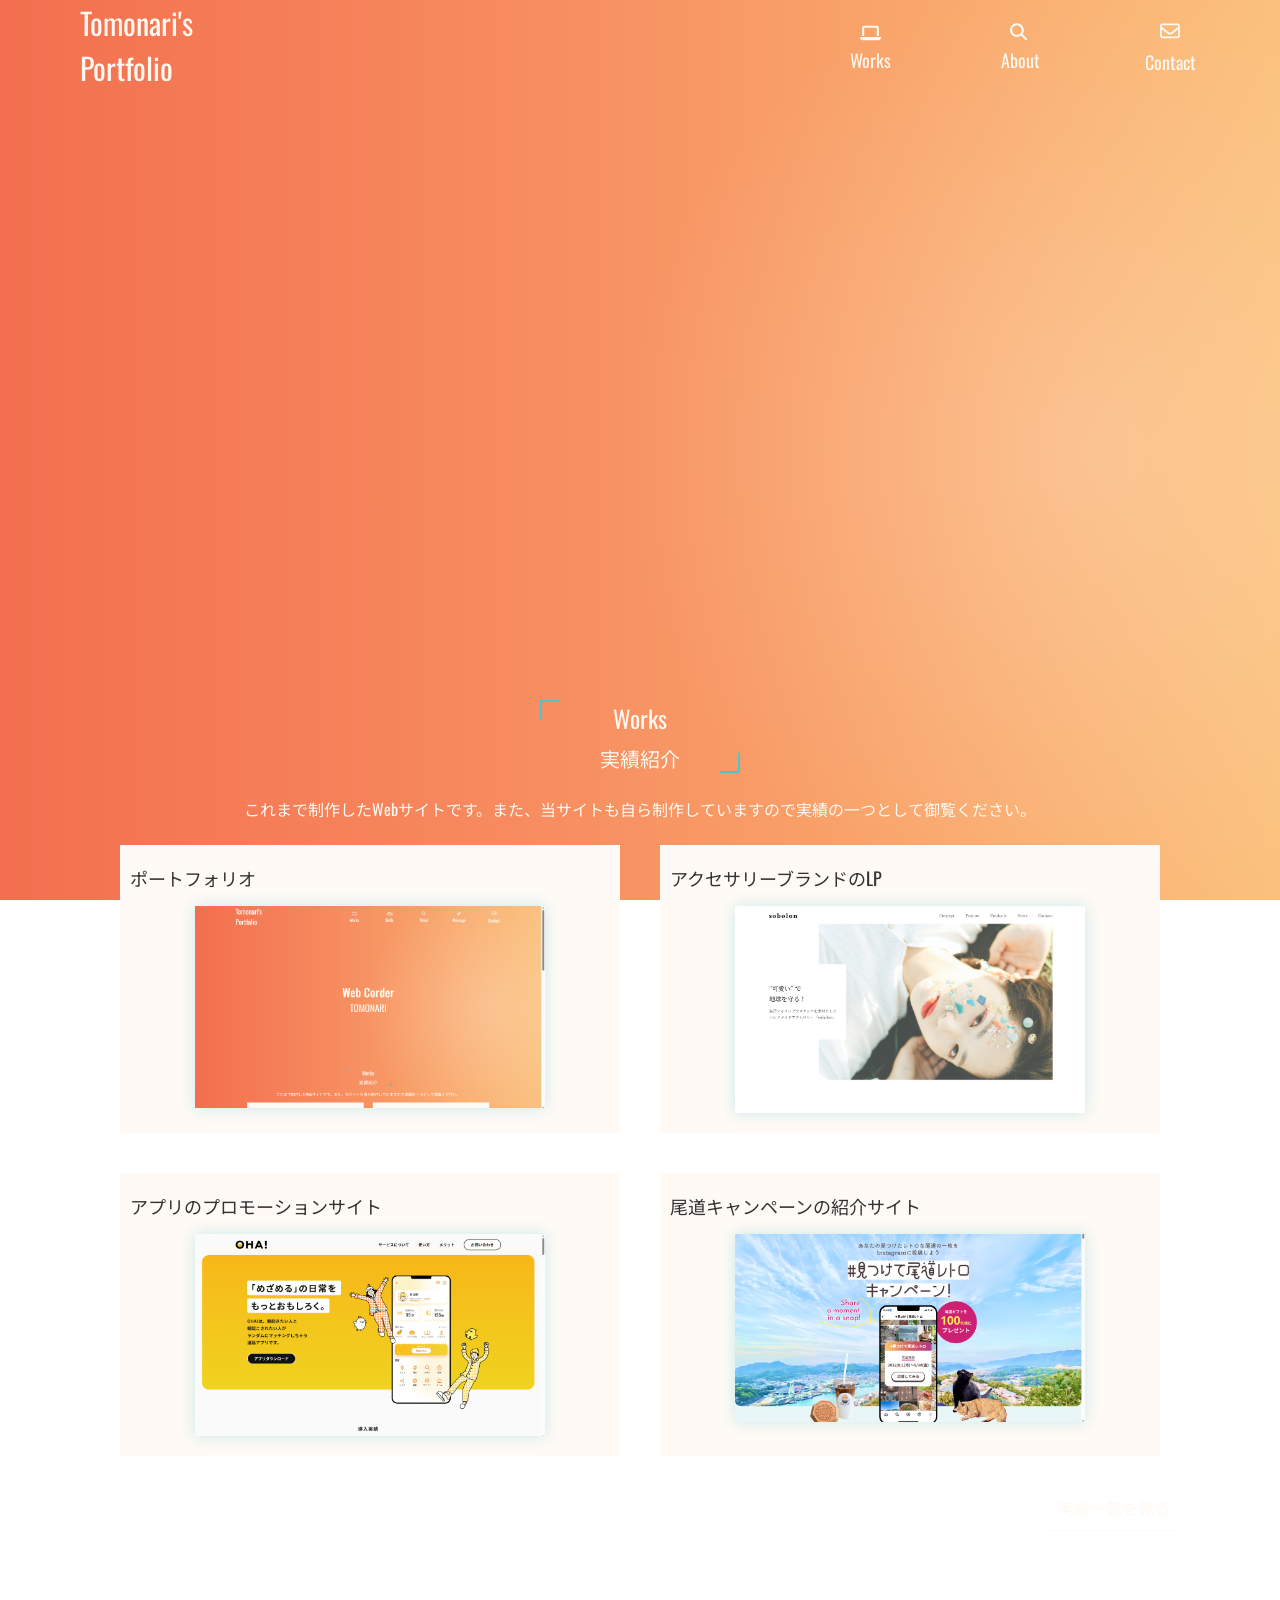
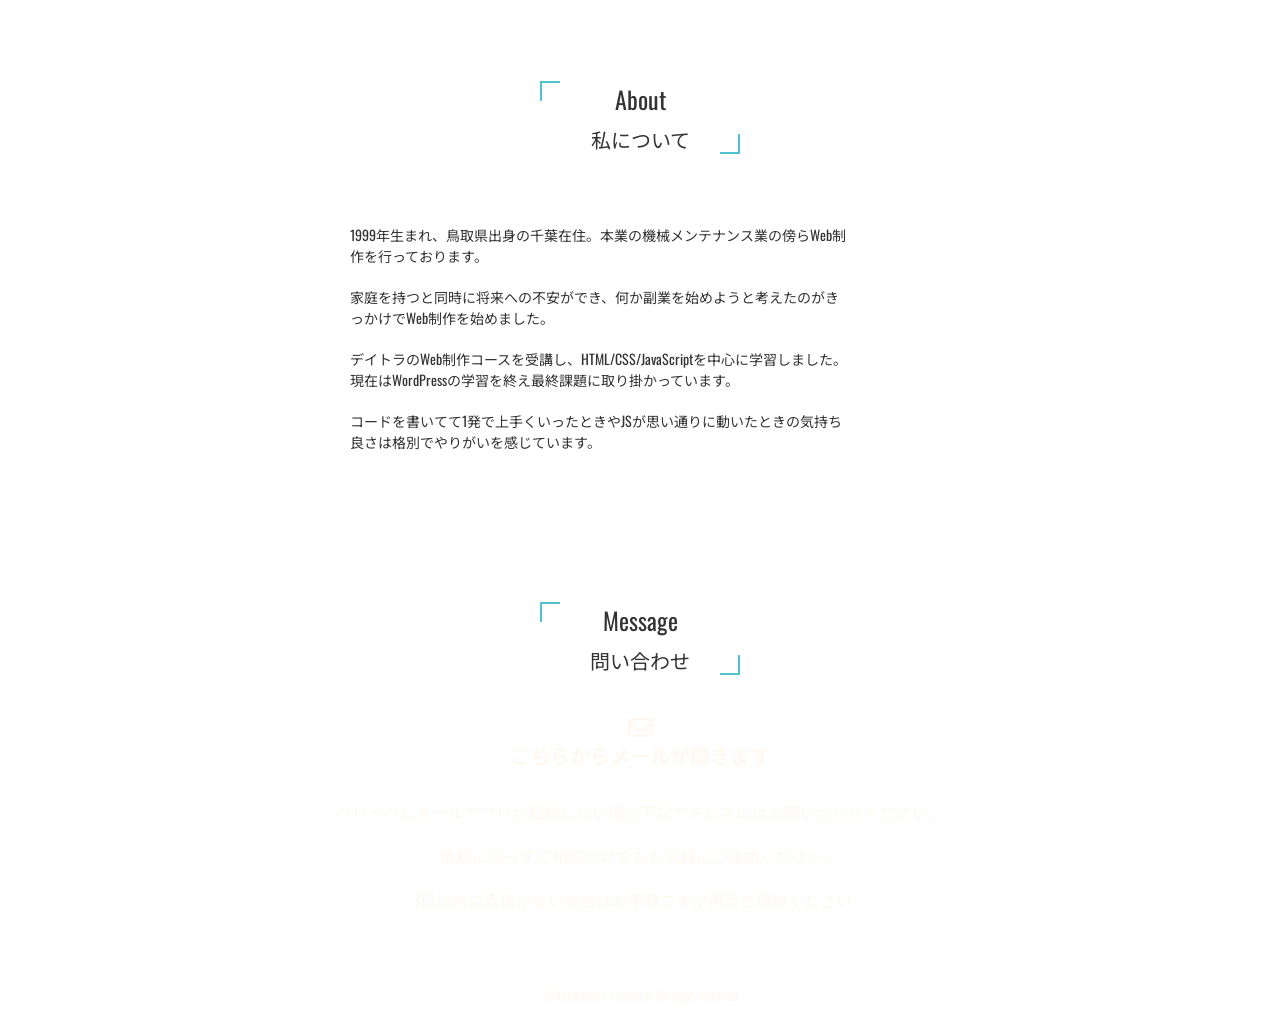
==== index.html @ 41e2e4ef "First commit" ====
<!doctype html>
<html lang="ja">
  <head>
    <meta charset="UTF-8" />
    <meta name="viewport" content="width=device-width, initial-scale=1.0" />
    <title>Document</title>
    <!-- 検索に引っかからないように -->
    <meta name="robots" content="noindex" />

    <title>
      千葉を拠点にホームページ制作を行っているTomonariのポートフォリオ
    </title>
    <meta
      name="description"
      content="WEBコーダーのTOMONARIのポートフォリオサイトです。「WEB制作を頼みたい」「既存のWEBサイトの修正・改善したい」など是非お気軽にご相談ください"
    />

    <!-- Google fonts -->
    <link rel="preconnect" href="https://fonts.googleapis.com" />
    <link rel="preconnect" href="https://fonts.gstatic.com" crossorigin />
    <link
      href="https://fonts.googleapis.com/css2?family=Noto+Sans+JP:wght@100..900&family=Oswald:wght@200..700&display=swap"
      rel="stylesheet"
    />

    <!-- style sheet -->
    <link rel="icon" href="./img/logo.png" />
    <link rel="stylesheet" href="./css/reset.css" />
    <link rel="stylesheet" href="./css/style.css" />
  </head>
  <body>
    <header class="header">
      <div class="inner header__inner">
        <div class="header__container">
          <h1 class="header__logo">Tomonari's<br />Portfolio</h1>
          <button
            type="button"
            id="js-button-drawer"
            class="header__menu-button"
          ></button>
          <div class="header__contents">
            <nav id="js-drawer" class="header__nav">
              <ul class="header__nav-list">
                <li class="header__nav-item">
                  <a href="#works" class="header__nav-link button">
                    <span class="header__nav-icon">
                      <svg
                        width="21"
                        height="16"
                        viewBox="0 0 21 16"
                        fill="none"
                        class="icon-path"
                        xmlns="http://www.w3.org/2000/svg"
                      >
                        <path
                          d="M4.2 0.635498C3.04172 0.635498 2.1 1.57078 2.1 2.72115V11.0638H4.2V2.72115H16.8V11.0638H18.9V2.72115C18.9 1.57078 17.9583 0.635498 16.8 0.635498H4.2ZM0.63 12.1066C0.282187 12.1066 0 12.3868 0 12.7323C0 14.114 1.12875 15.2351 2.52 15.2351H18.48C19.8712 15.2351 21 14.114 21 12.7323C21 12.3868 20.7178 12.1066 20.37 12.1066H0.63Z"
                          fill="CurrentColor"
                        ></path>
                      </svg>
                    </span>
                    <span class="header__nav-text">Works</span>
                  </a>
                </li>
                <li class="header__nav-item">
                  <a href="#about" class="header__nav-link button">
                    <span class="header__nav-icon">
                      <svg
                        width="17"
                        height="18"
                        viewBox="0 0 17 18"
                        fill="none"
                        class="icon-path"
                        xmlns="http://www.w3.org/2000/svg"
                      >
                        <path
                          d="M13.8125 7.04143C13.8125 8.55504 13.3178 9.95324 12.4844 11.0876L16.6879 15.2657C17.1029 15.6779 17.1029 16.3473 16.6879 16.7595C16.2729 17.1717 15.5988 17.1717 15.1838 16.7595L10.9803 12.5814C9.83808 13.4124 8.43027 13.9005 6.90625 13.9005C3.09121 13.9005 0 10.8304 0 7.04143C0 3.25246 3.09121 0.182373 6.90625 0.182373C10.7213 0.182373 13.8125 3.25246 13.8125 7.04143ZM6.90625 11.79C7.53413 11.79 8.15587 11.6672 8.73595 11.4285C9.31604 11.1899 9.84312 10.8401 10.2871 10.3992C10.7311 9.95824 11.0833 9.43476 11.3235 8.85863C11.5638 8.28251 11.6875 7.66502 11.6875 7.04143C11.6875 6.41784 11.5638 5.80035 11.3235 5.22423C11.0833 4.64811 10.7311 4.12463 10.2871 3.68368C9.84312 3.24273 9.31604 2.89296 8.73595 2.65432C8.15587 2.41568 7.53413 2.29285 6.90625 2.29285C6.27837 2.29285 5.65663 2.41568 5.07654 2.65432C4.49646 2.89296 3.96938 3.24273 3.5254 3.68368C3.08142 4.12463 2.72923 4.64811 2.48895 5.22423C2.24867 5.80035 2.125 6.41784 2.125 7.04143C2.125 7.66502 2.24867 8.28251 2.48895 8.85863C2.72923 9.43476 3.08142 9.95824 3.5254 10.3992C3.96938 10.8401 4.49646 11.1899 5.07654 11.4285C5.65663 11.6672 6.27837 11.79 6.90625 11.79Z"
                          fill="CurrentColor"
                        ></path>
                      </svg>
                    </span>
                    <span class="header__nav-text">About</span>
                  </a>
                </li>
                <li class="header__nav-item">
                  <a
                    href="#contact"
                    class="header__nav-link button button--border"
                  >
                    <span class="button__icon">
                      <svg
                        width="20"
                        height="16"
                        viewBox="0 0 20 16"
                        fill="none"
                        class="icon-path"
                        xmlns="http://www.w3.org/2000/svg"
                      >
                        <path
                          d="M2.5 2.28406C2.15625 2.28406 1.875 2.56339 1.875 2.90479V3.76217L8.61328 9.25563C9.42188 9.91515 10.582 9.91515 11.3906 9.25563L18.125 3.76217V2.90479C18.125 2.56339 17.8438 2.28406 17.5 2.28406H2.5ZM1.875 6.17138V12.8365C1.875 13.1779 2.15625 13.4572 2.5 13.4572H17.5C17.8438 13.4572 18.125 13.1779 18.125 12.8365V6.17138L12.5781 10.6949C11.0781 11.917 8.91797 11.917 7.42188 10.6949L1.875 6.17138ZM0 2.90479C0 1.53531 1.12109 0.421875 2.5 0.421875H17.5C18.8789 0.421875 20 1.53531 20 2.90479V12.8365C20 14.2059 18.8789 15.3194 17.5 15.3194H2.5C1.12109 15.3194 0 14.2059 0 12.8365V2.90479Z"
                          class="button__icon-path button__icon-path--contact"
                          fill="CurrentColor"
                        ></path>
                      </svg>
                    </span>
                    <span class="header__nav-text">Contact</span>
                  </a>
                </li>
              </ul>
            </nav>
          </div>
        </div>
      </div>
    </header>
    <main>
      <div class="fv">
        <p class="fv__particle"></p>
        <div class="fv__heading">
          <p class="fv__heading-main">Web Corder</p>
          <p class="fv__heading-sub">TOMONARI</p>
        </div>
      </div>

      <section id="works" class="section works">
        <div class="inner">
          <div class="section__head">
            <h2 class="section__head-main">Works</h2>
            <p class="section__head-sub">実績紹介</p>
          </div>
          <p class="works__lead-text">
            これまで制作したWebサイトです。また、当サイトも自ら制作していますので実績の一つとして御覧ください。
          </p>
          <ul class="works__list">
            <li class="works__item">
              <a href="#" class="works__link">
                <h3 class="works__link-title">ポートフォリオ</h3>
                <div class="works__link-img">
                  <img src="./img/works-card1.png" alt="" />
                </div>
              </a>
            </li>
            <li class="works__item">
              <a
                href="https://yousui-code.com/tomonari-sobolon/"
                target="_blank"
                class="works__link"
              >
                <h3 class="works__link-title">アクセサリーブランドのLP</h3>
                <div class="works__link-img">
                  <img src="./img/works-card2.png" alt="" />
                </div>
              </a>
            </li>
            <li class="works__item">
              <a
                href="https://yousui-code.com/tomonari-OHA/"
                target="_blank"
                class="works__link"
              >
                <h3 class="works__link-title">アプリのプロモーションサイト</h3>
                <div class="works__link-img">
                  <img src="./img/works-card3.png" alt="" />
                </div>
              </a>
            </li>
            <li class="works__item">
              <a
                href="https://yousui-code.com/tomonari-snap-onomichi/"
                target="_blank"
                class="works__link"
              >
                <h3 class="works__link-title">尾道キャンペーンの紹介サイト</h3>
                <div class="works__link-img">
                  <img src="./img/works-card4.png" alt="" />
                </div>
              </a>
            </li>
          </ul>
          <a href="works.html" target="_blank" class="works-link">実績一覧を見る</a>
        </div>
      </section>
      <section id="about" class="section about">
        <div class="inner">
          <div class="about__container">
            <h2 class="section__head">
              <span class="about-head section__head-main">About</span>
              <span class="about-head section__head-sub">私について</span>
            </h2>
            <div class="about__contents">
              <div class="about__block">
                <p class="about__text">
                  1999年生まれ、鳥取県出身の千葉在住。本業の機械メンテナンス業の傍らWeb制作を行っております。
                </p>
                <p class="about__text">
                  家庭を持つと同時に将来への不安ができ、何か副業を始めようと考えたのがきっかけでWeb制作を始めました。
                </p>
                <p class="about__text">
                  デイトラのWeb制作コースを受講し、HTML/CSS/JavaScriptを中心に学習しました。現在はWordPressの学習を終え最終課題に取り掛かっています。
                </p>
                <p class="about__text">
                  コードを書いてて1発で上手くいったときやJSが思い通りに動いたときの気持ち良さは格別でやりがいを感じています。
                </p>
              </div>
              <div class="about__img">
                <img src="./img/about-img.jpeg" alt="" />
              </div>
            </div>
          </div>
        </div>
      </section>
      <section id="contact" class="section contact">
        <div class="inner">
          <h2 class="section__head">
            <span class="about-head section__head-main">Message</span>
            <span class="about-head section__head-sub">問い合わせ</span>
          </h2>
            <a href="#" class="contact__link js-mail-link"
              >  <svg
                width="20"
                height="16"
                viewBox="0 0 20 16"
                fill="none"
                xmlns="http://www.w3.org/2000/svg"
                class="contact__link-icon"
              >
                <path
                  d="M2.5 2.28406C2.15625 2.28406 1.875 2.56339 1.875 2.90479V3.76217L8.61328 9.25563C9.42188 9.91515 10.582 9.91515 11.3906 9.25563L18.125 3.76217V2.90479C18.125 2.56339 17.8438 2.28406 17.5 2.28406H2.5ZM1.875 6.17138V12.8365C1.875 13.1779 2.15625 13.4572 2.5 13.4572H17.5C17.8438 13.4572 18.125 13.1779 18.125 12.8365V6.17138L12.5781 10.6949C11.0781 11.917 8.91797 11.917 7.42188 10.6949L1.875 6.17138ZM0 2.90479C0 1.53531 1.12109 0.421875 2.5 0.421875H17.5C18.8789 0.421875 20 1.53531 20 2.90479V12.8365C20 14.2059 18.8789 15.3194 17.5 15.3194H2.5C1.12109 15.3194 0 14.2059 0 12.8365V2.90479Z"
                  fill="currentColor"
                />
              </svg>こちらからメールが開きます</a
            >
          <div class="contact__block">
            <p class="contact__text">
              クリックしメールアプリが起動しない場合下記アドレスにはお問い合わせください。<br />
              <span class="js-mail-text"></span>
            </p>
            <p class="contact__text">
              依頼に限らずご相談だけでもお気軽にご連絡ください。
            </p>
            <p class="contact__text">
              3日以内に返信がない場合はお手数ですが再度ご連絡ください。
            </p>
          </div>
        </div>
      </section>
    </main>
    <footer class="footer">
      <small class="footer-copy"
        >&copy; Tomonari's Portfolio All right reserved</small
      >
    </footer>

    <script src="https://cdn.jsdelivr.net/npm/gsap@3/dist/gsap.min.js"></script>
    <script src="https://cdn.jsdelivr.net/npm/gsap@3/dist/ScrollTrigger.min.js"></script>
    <script src="https://ajax.googleapis.com/ajax/libs/jquery/3.7.1/jquery.min.js"></script>
    <script src="./JS/index.js"></script>
  </body>
</html>
---- css/style.css ----
html {
  overflow-x: hidden;
  min-width: 375px;
}

body {
  font-family: "Oswald", "Noto Sans JP", sans-serif;
  color: #fff8f0;
  background: radial-gradient(circle at 85% 50%, rgba(255, 245, 235, 0.25) 0%, rgba(255, 245, 235, 0) 40%), -webkit-gradient(linear, left top, right top, from(#f36f4f), color-stop(40%, #f78b5f), color-stop(70%, #f9a56b), to(#fbc17d));
  background: radial-gradient(circle at 85% 50%, rgba(255, 245, 235, 0.25) 0%, rgba(255, 245, 235, 0) 40%), linear-gradient(to right, #f36f4f 0%, #f78b5f 40%, #f9a56b 70%, #fbc17d 100%);
  background-attachment: fixed;
  overflow-x: hidden;
}
body.is-fixed {
  overflow: hidden;
}

.inner {
  width: 100%;
  margin: 0 auto;
  padding-inline: 20px;
  min-width: 375px;
  -webkit-box-sizing: border-box;
          box-sizing: border-box;
}
@media screen and (min-width: 1200px) {
  .inner {
    max-width: 1300px;
    padding-inline: 60px;
  }
}

.header {
  position: fixed;
  top: 0;
  left: 0;
  width: 100%;
  z-index: 999;
  height: 78px;
  -ms-flex-negative: 0;
      flex-shrink: 0;
  -webkit-transition: background-color 0.6s;
  transition: background-color 0.6s;
}
@media screen and (min-width: 900px) {
  .header {
    height: 90px;
  }
}

.header.is-show {
  background-color: rgba(0, 0, 0, 0.1);
}

.header__inner {
  height: 100%;
}

.header__container {
  position: relative;
  width: 100%;
  height: 100%;
  display: -webkit-box;
  display: -ms-flexbox;
  display: flex;
  -webkit-box-pack: justify;
      -ms-flex-pack: justify;
          justify-content: space-between;
  -webkit-box-align: center;
      -ms-flex-align: center;
          align-items: center;
}

.header__logo {
  font-size: 20px;
  padding: 10px 20px;
  color: #fff8f0;
}
@media screen and (min-width: 900px) {
  .header__logo {
    font-size: 30px;
    padding: 0 20px;
  }
}

.header__menu-button {
  border: none;
  position: absolute;
  top: 24px;
  right: 24px;
  width: 30px;
  height: 36px;
  background: url(../img/header-menu-open.png) center center no-repeat;
  background-size: 100% auto;
  z-index: 9999;
}
.header__menu-button.is-checked {
  background: url(../img/header-menu-close.png) center center no-repeat;
  background-size: 100% auto;
}
@media screen and (min-width: 900px) {
  .header__menu-button {
    display: none;
  }
}

.header__contents {
  padding-top: 60px;
}
@media screen and (min-width: 900px) {
  .header__contents {
    height: 100%;
    padding-top: 0;
  }
}

.header__nav {
  padding-inline: 60px;
  position: fixed;
  top: 0;
  bottom: 0;
  right: 0;
  width: 100%;
  -webkit-transform: translateX(100%);
          transform: translateX(100%);
  -webkit-transition: -webkit-transform 0.4s;
  transition: -webkit-transform 0.4s;
  transition: transform 0.4s;
  transition: transform 0.4s, -webkit-transform 0.4s;
  z-index: 100;
  background: radial-gradient(circle at 85% 50%, rgba(255, 245, 235, 0.25) 0%, rgba(255, 245, 235, 0) 40%), -webkit-gradient(linear, left top, right top, from(#f36f4f), color-stop(40%, #f78b5f), color-stop(70%, #f9a56b), to(#fbc17d));
  background: radial-gradient(circle at 85% 50%, rgba(255, 245, 235, 0.25) 0%, rgba(255, 245, 235, 0) 40%), linear-gradient(to right, #f36f4f 0%, #f78b5f 40%, #f9a56b 70%, #fbc17d 100%);
}
.header__nav.is-open {
  -webkit-transform: translateX(0);
          transform: translateX(0);
}
@media screen and (min-width: 900px) {
  .header__nav {
    background: none;
    width: auto;
    height: 100%;
    position: static;
    padding: 0;
    top: 0;
    -webkit-transform: translateX(0);
            transform: translateX(0);
  }
}

.header__nav-list {
  display: -webkit-box;
  display: -ms-flexbox;
  display: flex;
  -webkit-box-orient: vertical;
  -webkit-box-direction: normal;
      -ms-flex-direction: column;
          flex-direction: column;
  -webkit-box-pack: center;
      -ms-flex-pack: center;
          justify-content: center;
  -webkit-box-align: center;
      -ms-flex-align: center;
          align-items: center;
  gap: 20px;
  width: 100%;
  margin-inline: auto;
  margin-top: 120px;
}
@media screen and (min-width: 601px) {
  .header__nav-list {
    gap: 30px;
  }
}
@media screen and (min-width: 900px) {
  .header__nav-list {
    width: auto;
    -webkit-box-orient: horizontal;
    -webkit-box-direction: normal;
        -ms-flex-direction: row;
            flex-direction: row;
    margin-top: 0;
  }
}
@media screen and (min-width: 1200px) {
  .header__nav-list {
    gap: 50px;
  }
}

.header__nav-item {
  padding-block: 15px;
  margin-inline: auto;
}
@media screen and (min-width: 601px) {
  .header__nav-item {
    padding-block: 20px;
  }
}
@media screen and (min-width: 900px) {
  .header__nav-item {
    margin-inline: 0;
  }
}
.header__nav-item:hover .icon-path {
  color: #4fc3d0;
}
.header__nav-item:hover .header__nav-text {
  color: #4fc3d0;
}

.header__nav-link {
  width: 100%;
  display: -webkit-box;
  display: -ms-flexbox;
  display: flex;
  gap: 30px;
  -webkit-box-align: center;
      -ms-flex-align: center;
          align-items: center;
}
@media screen and (min-width: 900px) {
  .header__nav-link {
    -webkit-box-orient: vertical;
    -webkit-box-direction: normal;
        -ms-flex-direction: column;
            flex-direction: column;
    gap: 5px;
    -webkit-box-pack: center;
        -ms-flex-pack: center;
            justify-content: center;
  }
}

.header__nav-icon {
  width: 20px;
  height: 20px;
}

.icon-path {
  color: #fff8f0;
  -webkit-transition: color 0.6s;
  transition: color 0.6s;
}

.header__nav-text {
  font-size: 18px;
  width: 100px;
  text-align: center;
  -webkit-transition: color 0.6s;
  transition: color 0.6s;
}

.section {
  margin-top: 100px;
}

.section__head {
  display: -webkit-box;
  display: -ms-flexbox;
  display: flex;
  -webkit-box-orient: vertical;
  -webkit-box-direction: normal;
      -ms-flex-direction: column;
          flex-direction: column;
  gap: 7px;
  -webkit-box-align: center;
      -ms-flex-align: center;
          align-items: center;
  width: 200px;
  margin-inline: auto;
  position: relative;
}
.section__head::before {
  content: "";
  position: absolute;
  top: 0;
  left: 0;
  width: 20px;
  height: 20px;
  border-top: 2px solid #4fc3d0;
  border-left: 2px solid #4fc3d0;
}
.section__head::after {
  content: "";
  position: absolute;
  bottom: 0;
  right: 0;
  width: 20px;
  height: 20px;
  border-bottom: 2px solid #4fc3d0;
  border-right: 2px solid #4fc3d0;
}

.section__head-main {
  font-size: 20px;
}
@media screen and (min-width: 1200px) {
  .section__head-main {
    font-size: 24px;
  }
}

.section__head-sub {
  font-size: 18px;
}
@media screen and (min-width: 1200px) {
  .section__head-sub {
    font-size: 20px;
  }
}

.footer {
  margin-top: 50px;
  padding: 20px;
  width: 100%;
  text-align: center;
}

.fv {
  margin-top: 200px;
  width: 100%;
  height: 400px;
  position: relative;
}

.fv__particle {
  opacity: 0;
  width: 50px;
  height: 50px;
  background: rgba(79, 195, 208, 0.5);
  border-radius: 50%;
  position: absolute;
  left: 50%;
  top: 50%;
  -webkit-transform: translate(-50%, -50%);
          transform: translate(-50%, -50%);
  -webkit-transform-style: preserve-3d;
          transform-style: preserve-3d;
}

.fv__heading {
  text-align: center;
  position: absolute;
  top: 50%;
  left: 50%;
  -webkit-transform: translate(-50%, -50%);
          transform: translate(-50%, -50%);
  display: none;
}

.fv__heading-main {
  font-size: 40px;
  font-weight: 500;
}
@media screen and (min-width: 900px) {
  .fv__heading-main {
    font-size: 50px;
  }
}

.fv__heading-sub {
  font-size: 30px;
}
@media screen and (min-width: 900px) {
  .fv__heading-sub {
    font-size: 40px;
  }
}

.works {
  max-width: 500px;
  margin-inline: auto;
}
@media screen and (min-width: 900px) {
  .works {
    max-width: 1200px;
  }
}

.works__lead-text {
  margin-top: 24px;
  font-size: 16px;
  text-align: center;
}

.works__list {
  margin-top: 24px;
  display: -webkit-box;
  display: -ms-flexbox;
  display: flex;
  -webkit-box-orient: vertical;
  -webkit-box-direction: normal;
      -ms-flex-direction: column;
          flex-direction: column;
  gap: 20px;
  -webkit-box-pack: center;
      -ms-flex-pack: center;
          justify-content: center;
}
@media screen and (min-width: 900px) {
  .works__list {
    -webkit-box-orient: horizontal;
    -webkit-box-direction: normal;
        -ms-flex-direction: row;
            flex-direction: row;
    -ms-flex-wrap: wrap;
        flex-wrap: wrap;
    gap: 40px;
  }
}

.works__item {
  background: #fffaf5;
  padding: 20px 10px;
  width: 100%;
}
@media screen and (min-width: 900px) {
  .works__item {
    width: 400px;
  }
}
@media screen and (min-width: 1200px) {
  .works__item {
    width: 500px;
  }
}
.works__item:hover .works__link-img img {
  -webkit-transform: scale(1.1);
          transform: scale(1.1);
}

.works__link {
  width: 100%;
}

.works__link-title {
  font-size: 18px;
  text-align: left;
  color: #333;
}

.works__link-img {
  margin-top: 15px;
  max-width: 350px;
  -webkit-box-shadow: 0 0 15px rgba(79, 195, 208, 0.3);
          box-shadow: 0 0 15px rgba(79, 195, 208, 0.3);
  margin-inline: auto;
  overflow: hidden;
}
.works__link-img img {
  display: block;
  width: 100%;
  height: auto;
  -o-object-fit: cover;
     object-fit: cover;
  -webkit-transition: -webkit-transform 0.6s;
  transition: -webkit-transform 0.6s;
  transition: transform 0.6s;
  transition: transform 0.6s, -webkit-transform 0.6s;
}

.works-link {
  display: block;
  margin-top: 30px;
  margin-left: auto;
  width: -webkit-fit-content;
  width: -moz-fit-content;
  width: fit-content;
  padding: 10px;
  border-bottom: solid 1px #fffaf5;
  -webkit-transition: color 0.4s, border-color 0.4s;
  transition: color 0.4s, border-color 0.4s;
}
.works-link:hover {
  color: #4fc3d0;
  border-bottom: solid 1px #4fc3d0;
}

.about__container {
  width: 100%;
  max-width: 600px;
  margin-inline: auto;
  padding: 40px 30px;
  background: rgba(255, 255, 255, 0.7);
  border-radius: 20px;
}
@media screen and (min-width: 900px) {
  .about__container {
    padding: 50px 40px;
    border-radius: 30px;
    max-width: 1500px;
  }
}

.about-head {
  color: #333;
}

.about__contents {
  margin-top: 30px;
  display: -webkit-box;
  display: -ms-flexbox;
  display: flex;
  -webkit-box-orient: vertical;
  -webkit-box-direction: normal;
      -ms-flex-direction: column;
          flex-direction: column;
  gap: 40px;
  -webkit-box-pack: center;
      -ms-flex-pack: center;
          justify-content: center;
}
@media screen and (min-width: 900px) {
  .about__contents {
    margin-top: 50px;
    -webkit-box-orient: horizontal;
    -webkit-box-direction: normal;
        -ms-flex-direction: row;
            flex-direction: row;
    gap: 80px;
  }
}

@media screen and (min-width: 900px) {
  .about__block {
    width: 500px;
  }
}

.about__text {
  font-size: 14px;
  color: #333;
  margin-top: 20px;
}

.about__highlight {
  font-size: 18px;
  font-weight: 700;
}

.about__img {
  display: block;
  max-width: 350px;
  margin-inline: auto;
}
.about__img img {
  width: 100%;
  border-radius: 20px;
}
@media screen and (min-width: 900px) {
  .about__img {
    margin-inline: 0;
  }
}

.contact__link {
  margin-top: 30px;
  display: block;
  font-size: 20px;
  font-weight: 700;
  padding: 10px;
  width: -webkit-fit-content;
  width: -moz-fit-content;
  width: fit-content;
  margin-inline: auto;
  -webkit-transition: color 0.6s;
  transition: color 0.6s;
}
.contact__link:hover {
  color: #4fc3d0;
}
.contact__link:hover .contact__link-icon {
  color: #4fc3d0;
}

.contact__link-icon {
  display: block;
  width: 25px;
  height: 25px;
  color: #fff8f0;
  margin-inline: auto;
  -webkit-transition: color 0.6s;
  transition: color 0.6s;
}

.contact__block {
  margin-top: 20px;
  display: -webkit-box;
  display: -ms-flexbox;
  display: flex;
  -webkit-box-orient: vertical;
  -webkit-box-direction: normal;
      -ms-flex-direction: column;
          flex-direction: column;
  gap: 20px;
}

.contact__text {
  font-size: 16px;
  text-align: center;
}
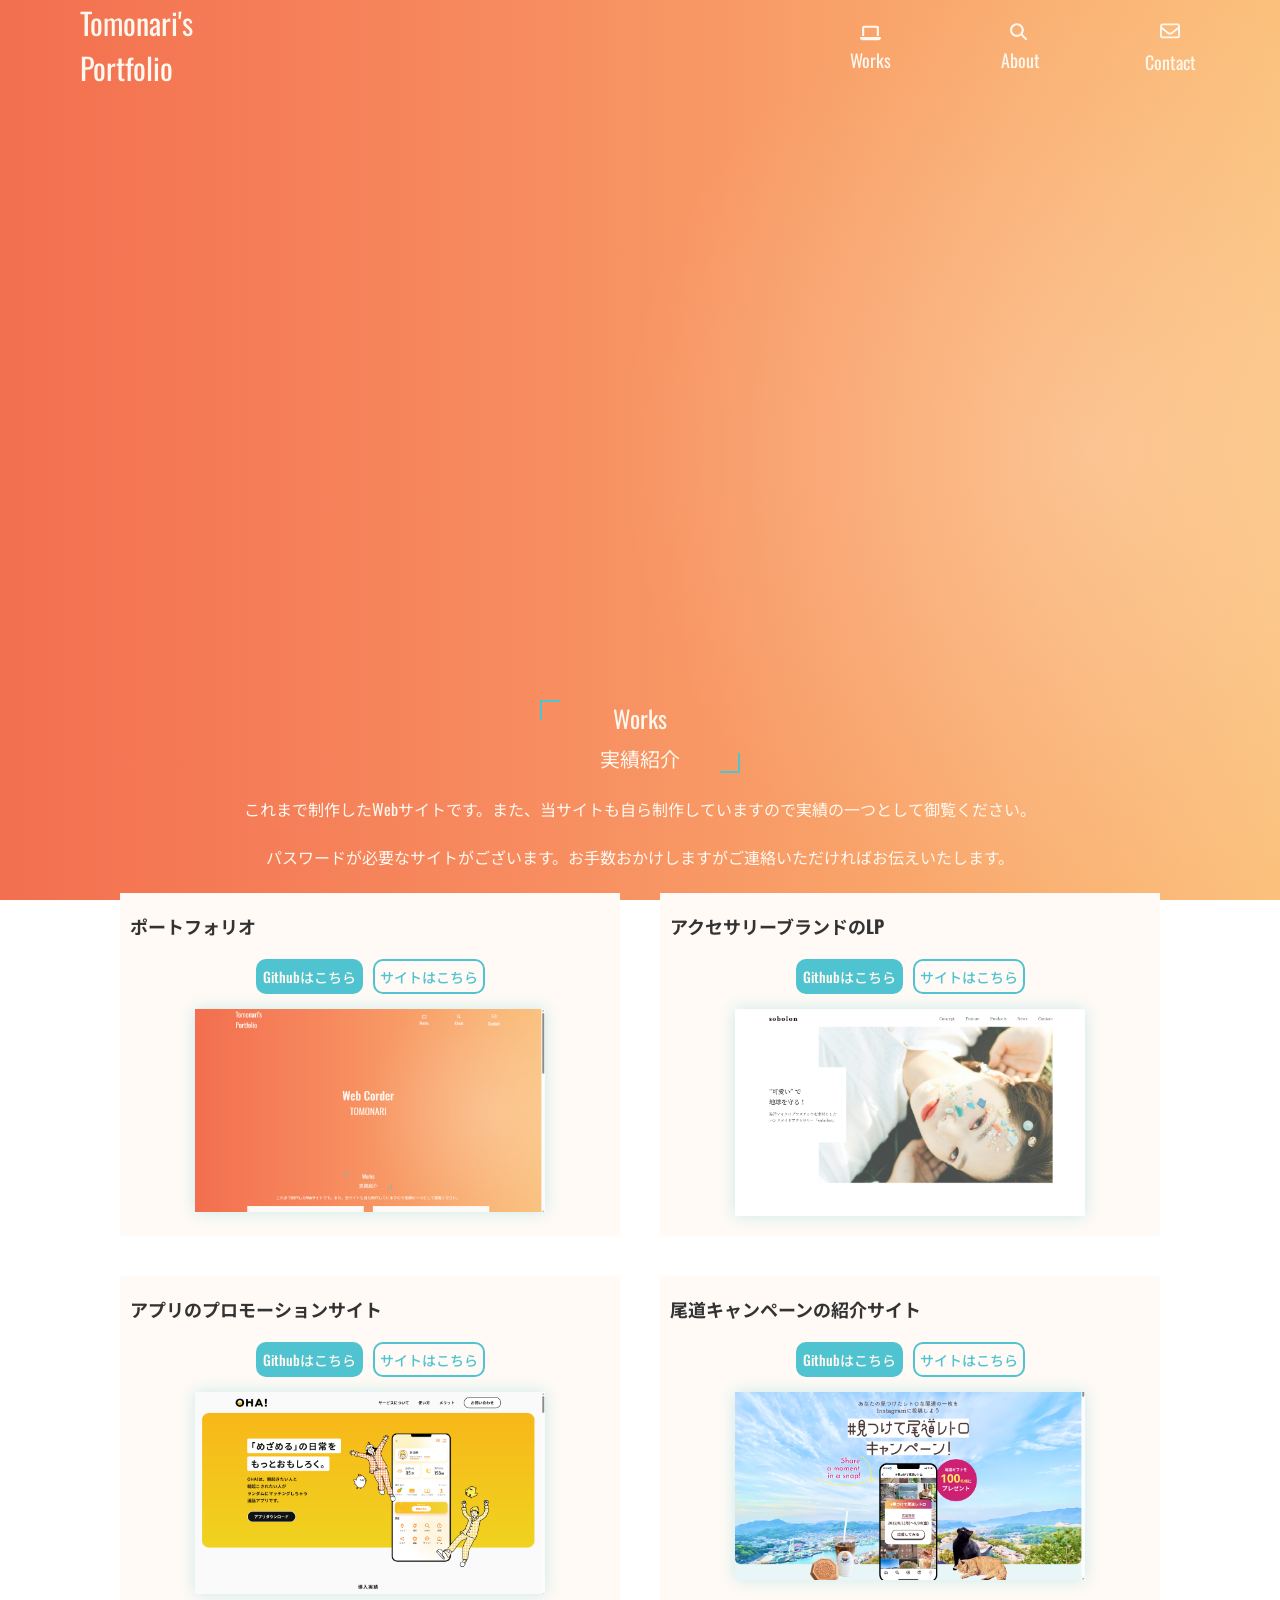
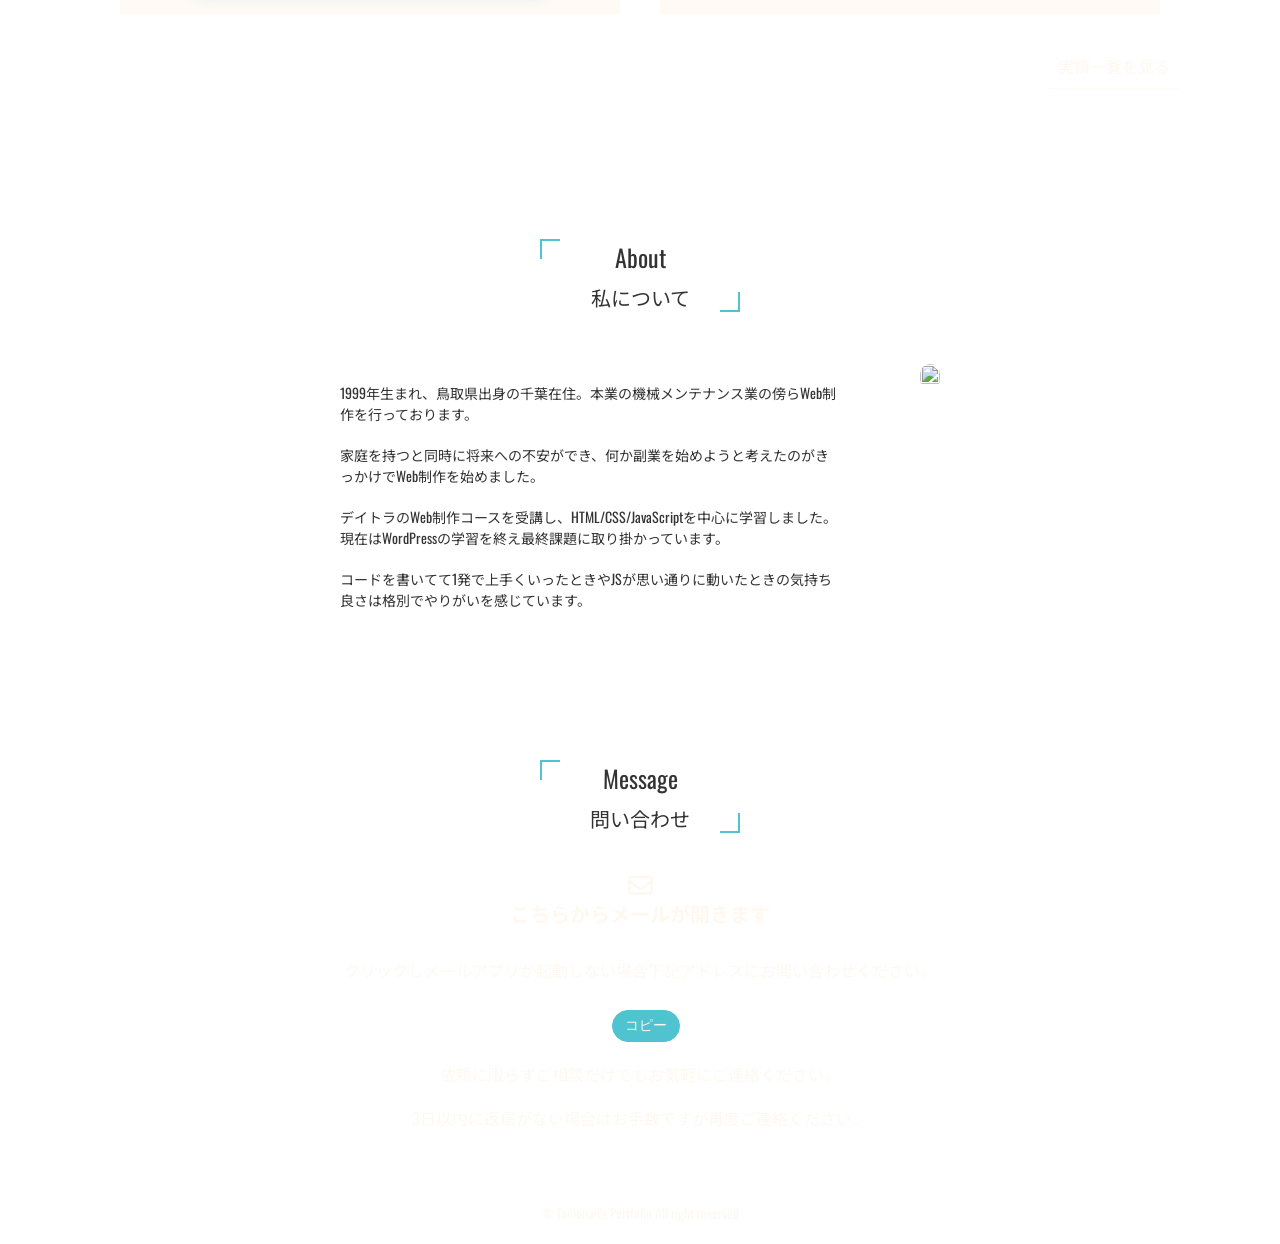
==== commit c4216c5e: "update" ====
--- a/index.html
+++ b/index.html
@@ -3,7 +3,6 @@
   <head>
     <meta charset="UTF-8" />
     <meta name="viewport" content="width=device-width, initial-scale=1.0" />
-    <title>Document</title>
     <!-- 検索に引っかからないように -->
     <meta name="robots" content="noindex" />
 
@@ -37,6 +36,7 @@
             type="button"
             id="js-button-drawer"
             class="header__menu-button"
+            aria-label="メニューを開く"
           ></button>
           <div class="header__contents">
             <nav id="js-drawer" class="header__nav">
@@ -50,7 +50,6 @@
                         viewBox="0 0 21 16"
                         fill="none"
                         class="icon-path"
-                        xmlns="http://www.w3.org/2000/svg"
                       >
                         <path
                           d="M4.2 0.635498C3.04172 0.635498 2.1 1.57078 2.1 2.72115V11.0638H4.2V2.72115H16.8V11.0638H18.9V2.72115C18.9 1.57078 17.9583 0.635498 16.8 0.635498H4.2ZM0.63 12.1066C0.282187 12.1066 0 12.3868 0 12.7323C0 14.114 1.12875 15.2351 2.52 15.2351H18.48C19.8712 15.2351 21 14.114 21 12.7323C21 12.3868 20.7178 12.1066 20.37 12.1066H0.63Z"
@@ -70,7 +69,6 @@
                         viewBox="0 0 17 18"
                         fill="none"
                         class="icon-path"
-                        xmlns="http://www.w3.org/2000/svg"
                       >
                         <path
                           d="M13.8125 7.04143C13.8125 8.55504 13.3178 9.95324 12.4844 11.0876L16.6879 15.2657C17.1029 15.6779 17.1029 16.3473 16.6879 16.7595C16.2729 17.1717 15.5988 17.1717 15.1838 16.7595L10.9803 12.5814C9.83808 13.4124 8.43027 13.9005 6.90625 13.9005C3.09121 13.9005 0 10.8304 0 7.04143C0 3.25246 3.09121 0.182373 6.90625 0.182373C10.7213 0.182373 13.8125 3.25246 13.8125 7.04143ZM6.90625 11.79C7.53413 11.79 8.15587 11.6672 8.73595 11.4285C9.31604 11.1899 9.84312 10.8401 10.2871 10.3992C10.7311 9.95824 11.0833 9.43476 11.3235 8.85863C11.5638 8.28251 11.6875 7.66502 11.6875 7.04143C11.6875 6.41784 11.5638 5.80035 11.3235 5.22423C11.0833 4.64811 10.7311 4.12463 10.2871 3.68368C9.84312 3.24273 9.31604 2.89296 8.73595 2.65432C8.15587 2.41568 7.53413 2.29285 6.90625 2.29285C6.27837 2.29285 5.65663 2.41568 5.07654 2.65432C4.49646 2.89296 3.96938 3.24273 3.5254 3.68368C3.08142 4.12463 2.72923 4.64811 2.48895 5.22423C2.24867 5.80035 2.125 6.41784 2.125 7.04143C2.125 7.66502 2.24867 8.28251 2.48895 8.85863C2.72923 9.43476 3.08142 9.95824 3.5254 10.3992C3.96938 10.8401 4.49646 11.1899 5.07654 11.4285C5.65663 11.6672 6.27837 11.79 6.90625 11.79Z"
@@ -93,7 +91,6 @@
                         viewBox="0 0 20 16"
                         fill="none"
                         class="icon-path"
-                        xmlns="http://www.w3.org/2000/svg"
                       >
                         <path
                           d="M2.5 2.28406C2.15625 2.28406 1.875 2.56339 1.875 2.90479V3.76217L8.61328 9.25563C9.42188 9.91515 10.582 9.91515 11.3906 9.25563L18.125 3.76217V2.90479C18.125 2.56339 17.8438 2.28406 17.5 2.28406H2.5ZM1.875 6.17138V12.8365C1.875 13.1779 2.15625 13.4572 2.5 13.4572H17.5C17.8438 13.4572 18.125 13.1779 18.125 12.8365V6.17138L12.5781 10.6949C11.0781 11.917 8.91797 11.917 7.42188 10.6949L1.875 6.17138ZM0 2.90479C0 1.53531 1.12109 0.421875 2.5 0.421875H17.5C18.8789 0.421875 20 1.53531 20 2.90479V12.8365C20 14.2059 18.8789 15.3194 17.5 15.3194H2.5C1.12109 15.3194 0 14.2059 0 12.8365V2.90479Z"
@@ -129,53 +126,114 @@
           <p class="works__lead-text">
             これまで制作したWebサイトです。また、当サイトも自ら制作していますので実績の一つとして御覧ください。
           </p>
+          <p class="works__lead-text">
+            パスワードが必要なサイトがございます。お手数おかけしますがご連絡いただければお伝えいたします。
+          </p>
           <ul class="works__list">
             <li class="works__item">
-              <a href="#" class="works__link">
-                <h3 class="works__link-title">ポートフォリオ</h3>
-                <div class="works__link-img">
-                  <img src="./img/works-card1.png" alt="" />
-                </div>
-              </a>
+              <h3 class="works__item-title">ポートフォリオ</h3>
+              <div class="works__item-block">
+                <a
+                  href="https://github.com/tomonari1105/portfolio.git"
+                  target="_blank"
+                  class="works__item-link works__item-link--git"
+                  >Githubはこちら</a
+                >
+                <a
+                  href="#"
+                  target="_blank"
+                  class="works__item-link works__item-link--url"
+                  >サイトはこちら</a
+                >
+              </div>
+              <div class="works__item-img">
+                <img
+                  src="./img/works-card1.png"
+                  alt=""
+                  width="2256"
+                  height="1307"
+                />
+              </div>
             </li>
             <li class="works__item">
-              <a
-                href="https://yousui-code.com/tomonari-sobolon/"
-                target="_blank"
-                class="works__link"
-              >
-                <h3 class="works__link-title">アクセサリーブランドのLP</h3>
-                <div class="works__link-img">
-                  <img src="./img/works-card2.png" alt="" />
-                </div>
-              </a>
+              <h3 class="works__item-title">アクセサリーブランドのLP</h3>
+              <div class="works__item-block">
+                <a
+                  href="https://github.com/tomonari1105/accessory-site.git"
+                  target="_blank"
+                  class="works__item-link works__item-link--git"
+                  >Githubはこちら</a
+                >
+                <a
+                  href="https://yousui-code.com/tomonari-sobolon/"
+                  target="_blank"
+                  class="works__item-link works__item-link--url"
+                  >サイトはこちら</a
+                >
+              </div>
+              <div class="works__item-img">
+                <img
+                  src="./img/works-card2.png"
+                  alt=""
+                  width="2223"
+                  height="1314"
+                />
+              </div>
             </li>
             <li class="works__item">
-              <a
-                href="https://yousui-code.com/tomonari-OHA/"
-                target="_blank"
-                class="works__link"
-              >
-                <h3 class="works__link-title">アプリのプロモーションサイト</h3>
-                <div class="works__link-img">
-                  <img src="./img/works-card3.png" alt="" />
-                </div>
-              </a>
+              <h3 class="works__item-title">アプリのプロモーションサイト</h3>
+              <div class="works__item-block">
+                <a
+                  href="https://github.com/tomonari1105/OHA-landing-page.git"
+                  target="_blank"
+                  class="works__item-link works__item-link--git"
+                  >Githubはこちら</a
+                >
+                <a
+                  href="https://yousui-code.com/tomonari-OHA/"
+                  target="_blank"
+                  class="works__item-link works__item-link--url"
+                  >サイトはこちら</a
+                >
+              </div>
+              <div class="works__item-img">
+                <img
+                  src="./img/works-card3.png"
+                  alt=""
+                  width="2256"
+                  height="1301"
+                />
+              </div>
             </li>
             <li class="works__item">
-              <a
-                href="https://yousui-code.com/tomonari-snap-onomichi/"
-                target="_blank"
-                class="works__link"
-              >
-                <h3 class="works__link-title">尾道キャンペーンの紹介サイト</h3>
-                <div class="works__link-img">
-                  <img src="./img/works-card4.png" alt="" />
-                </div>
-              </a>
+              <h3 class="works__item-title">尾道キャンペーンの紹介サイト</h3>
+              <div class="works__item-block">
+                <a
+                  href="https://github.com/tomonari1105/onomichi-campaign-lp.git"
+                  target="_blank"
+                  class="works__item-link works__item-link--git"
+                  >Githubはこちら</a
+                >
+                <a
+                  href="https://yousui-code.com/tomonari-snap-onomichi/"
+                  target="_blank"
+                  class="works__item-link works__item-link--url"
+                  >サイトはこちら</a
+                >
+              </div>
+              <div class="works__item-img">
+                <img
+                  src="./img/works-card4.png"
+                  alt=""
+                  width="2256"
+                  height="1211"
+                />
+              </div>
             </li>
           </ul>
-          <a href="works.html" target="_blank" class="works-link">実績一覧を見る</a>
+          <a href="works.html" target="_blank" class="works-link"
+            >実績一覧を見る</a
+          >
         </div>
       </section>
       <section id="about" class="section about">
@@ -201,7 +259,12 @@
                 </p>
               </div>
               <div class="about__img">
-                <img src="./img/about-img.jpeg" alt="" />
+                <img
+                  src="./img/about-img.jpeg"
+                  alt=""
+                  width="4284"
+                  height="5355"
+                />
               </div>
             </div>
           </div>
@@ -213,26 +276,31 @@
             <span class="about-head section__head-main">Message</span>
             <span class="about-head section__head-sub">問い合わせ</span>
           </h2>
-            <a href="#" class="contact__link js-mail-link"
-              >  <svg
-                width="20"
-                height="16"
-                viewBox="0 0 20 16"
-                fill="none"
-                xmlns="http://www.w3.org/2000/svg"
-                class="contact__link-icon"
-              >
-                <path
-                  d="M2.5 2.28406C2.15625 2.28406 1.875 2.56339 1.875 2.90479V3.76217L8.61328 9.25563C9.42188 9.91515 10.582 9.91515 11.3906 9.25563L18.125 3.76217V2.90479C18.125 2.56339 17.8438 2.28406 17.5 2.28406H2.5ZM1.875 6.17138V12.8365C1.875 13.1779 2.15625 13.4572 2.5 13.4572H17.5C17.8438 13.4572 18.125 13.1779 18.125 12.8365V6.17138L12.5781 10.6949C11.0781 11.917 8.91797 11.917 7.42188 10.6949L1.875 6.17138ZM0 2.90479C0 1.53531 1.12109 0.421875 2.5 0.421875H17.5C18.8789 0.421875 20 1.53531 20 2.90479V12.8365C20 14.2059 18.8789 15.3194 17.5 15.3194H2.5C1.12109 15.3194 0 14.2059 0 12.8365V2.90479Z"
-                  fill="currentColor"
-                />
-              </svg>こちらからメールが開きます</a
+          <a href="#" class="contact__link js-mail-link">
+            <svg
+              width="20"
+              height="16"
+              viewBox="0 0 20 16"
+              fill="none"
+              class="contact__link-icon"
             >
+              <path
+                d="M2.5 2.28406C2.15625 2.28406 1.875 2.56339 1.875 2.90479V3.76217L8.61328 9.25563C9.42188 9.91515 10.582 9.91515 11.3906 9.25563L18.125 3.76217V2.90479C18.125 2.56339 17.8438 2.28406 17.5 2.28406H2.5ZM1.875 6.17138V12.8365C1.875 13.1779 2.15625 13.4572 2.5 13.4572H17.5C17.8438 13.4572 18.125 13.1779 18.125 12.8365V6.17138L12.5781 10.6949C11.0781 11.917 8.91797 11.917 7.42188 10.6949L1.875 6.17138ZM0 2.90479C0 1.53531 1.12109 0.421875 2.5 0.421875H17.5C18.8789 0.421875 20 1.53531 20 2.90479V12.8365C20 14.2059 18.8789 15.3194 17.5 15.3194H2.5C1.12109 15.3194 0 14.2059 0 12.8365V2.90479Z"
+                fill="currentColor"
+              />
+            </svg>
+            こちらからメールが開きます
+          </a>
           <div class="contact__block">
             <p class="contact__text">
-              クリックしメールアプリが起動しない場合下記アドレスにはお問い合わせください。<br />
+              クリックしメールアプリが起動しない場合下記アドレスにお問い合わせください。
+            </p>
+            <div class="contact__mail-row">
               <span class="js-mail-text"></span>
-            </p>
+              <button type="button" class="contact__copy-button js-copy-mail">
+                コピー
+              </button>
+            </div>
             <p class="contact__text">
               依頼に限らずご相談だけでもお気軽にご連絡ください。
             </p>
@@ -249,9 +317,18 @@
       >
     </footer>
 
-    <script src="https://cdn.jsdelivr.net/npm/gsap@3/dist/gsap.min.js"></script>
-    <script src="https://cdn.jsdelivr.net/npm/gsap@3/dist/ScrollTrigger.min.js"></script>
-    <script src="https://ajax.googleapis.com/ajax/libs/jquery/3.7.1/jquery.min.js"></script>
-    <script src="./JS/index.js"></script>
+    <script
+      defer
+      src="https://cdn.jsdelivr.net/npm/gsap@3/dist/gsap.min.js"
+    ></script>
+    <script
+      defer
+      src="https://cdn.jsdelivr.net/npm/gsap@3/dist/ScrollTrigger.min.js"
+    ></script>
+    <script
+      defer
+      src="https://ajax.googleapis.com/ajax/libs/jquery/3.7.1/jquery.min.js"
+    ></script>
+    <script defer src="./JS/index.js"></script>
   </body>
 </html>
--- a/css/style.css
+++ b/css/style.css
@@ -425,22 +425,57 @@
     width: 500px;
   }
 }
-.works__item:hover .works__link-img img {
-  -webkit-transform: scale(1.1);
-          transform: scale(1.1);
-}
-
-.works__link {
-  width: 100%;
-}
-
-.works__link-title {
+
+.works__item-title {
   font-size: 18px;
   text-align: left;
   color: #333;
-}
-
-.works__link-img {
+  font-weight: 700;
+}
+
+.works__item-block {
+  display: -webkit-box;
+  display: -ms-flexbox;
+  display: flex;
+  -webkit-box-orient: horizontal;
+  -webkit-box-direction: normal;
+      -ms-flex-direction: row;
+          flex-direction: row;
+  gap: 10px;
+  -webkit-box-pack: center;
+      -ms-flex-pack: center;
+          justify-content: center;
+}
+
+.works__item-link {
+  display: block;
+  margin-top: 20px;
+  font-size: 14px;
+  padding: 5px;
+  font-weight: 500;
+  border: 2px solid #4fc3d0;
+  border-radius: 10px;
+  -webkit-transition: -webkit-transform 0.6s;
+  transition: -webkit-transform 0.6s;
+  transition: transform 0.6s;
+  transition: transform 0.6s, -webkit-transform 0.6s;
+}
+.works__item-link:hover {
+  -webkit-transform: translateY(-7px);
+          transform: translateY(-7px);
+}
+
+.works__item-link--git {
+  background: #4fc3d0;
+  color: #fff8f0;
+}
+
+.works__item-link--url {
+  background: #fffaf5;
+  color: #4fc3d0;
+}
+
+.works__item-img {
   margin-top: 15px;
   max-width: 350px;
   -webkit-box-shadow: 0 0 15px rgba(79, 195, 208, 0.3);
@@ -448,7 +483,7 @@
   margin-inline: auto;
   overflow: hidden;
 }
-.works__link-img img {
+.works__item-img img {
   display: block;
   width: 100%;
   height: auto;
@@ -458,6 +493,10 @@
   transition: -webkit-transform 0.6s;
   transition: transform 0.6s;
   transition: transform 0.6s, -webkit-transform 0.6s;
+}
+.works__item-img:hover img {
+  -webkit-transform: scale(1.1);
+          transform: scale(1.1);
 }
 
 .works-link {
@@ -596,7 +635,163 @@
   gap: 20px;
 }
 
+.contact__mail-row {
+  margin-top: 8px;
+  display: -webkit-box;
+  display: -ms-flexbox;
+  display: flex;
+  -webkit-box-pack: center;
+      -ms-flex-pack: center;
+          justify-content: center;
+  -webkit-box-align: center;
+      -ms-flex-align: center;
+          align-items: center;
+  gap: 12px;
+}
+
+.contact__copy-button {
+  border: 1px solid #4fc3d0;
+  background: #4fc3d0;
+  color: #fff8f0;
+  border-radius: 999px;
+  padding: 6px 12px;
+  font-size: 14px;
+  -webkit-transition: background-color 0.6s, color 0.6s;
+  transition: background-color 0.6s, color 0.6s;
+}
+.contact__copy-button:hover {
+  background: #fffaf5;
+  color: #4fc3d0;
+}
+
 .contact__text {
   font-size: 16px;
   text-align: center;
+}
+
+.works {
+  max-width: 500px;
+  margin-inline: auto;
+}
+@media screen and (min-width: 900px) {
+  .works {
+    max-width: 1200px;
+  }
+}
+
+.works__lead-text {
+  margin-top: 24px;
+  font-size: 16px;
+  text-align: center;
+}
+
+.works__list {
+  margin-top: 24px;
+  display: -webkit-box;
+  display: -ms-flexbox;
+  display: flex;
+  -webkit-box-orient: vertical;
+  -webkit-box-direction: normal;
+      -ms-flex-direction: column;
+          flex-direction: column;
+  gap: 20px;
+  -webkit-box-pack: center;
+      -ms-flex-pack: center;
+          justify-content: center;
+}
+@media screen and (min-width: 900px) {
+  .works__list {
+    -webkit-box-orient: horizontal;
+    -webkit-box-direction: normal;
+        -ms-flex-direction: row;
+            flex-direction: row;
+    -ms-flex-wrap: wrap;
+        flex-wrap: wrap;
+    gap: 40px;
+  }
+}
+
+.works__item {
+  background: #fffaf5;
+  padding: 20px 10px;
+  width: 100%;
+}
+@media screen and (min-width: 900px) {
+  .works__item {
+    width: 400px;
+  }
+}
+@media screen and (min-width: 1200px) {
+  .works__item {
+    width: 500px;
+  }
+}
+
+.works__item-title {
+  font-size: 18px;
+  text-align: left;
+  color: #333;
+  font-weight: 700;
+}
+
+.works__item-block {
+  display: -webkit-box;
+  display: -ms-flexbox;
+  display: flex;
+  -webkit-box-orient: horizontal;
+  -webkit-box-direction: normal;
+      -ms-flex-direction: row;
+          flex-direction: row;
+  gap: 10px;
+  -webkit-box-pack: center;
+      -ms-flex-pack: center;
+          justify-content: center;
+}
+
+.works__item-link {
+  display: block;
+  margin-top: 20px;
+  font-size: 14px;
+  padding: 5px;
+  font-weight: 500;
+  border: 2px solid #4fc3d0;
+  border-radius: 10px;
+  -webkit-transition: -webkit-transform 0.6s;
+  transition: -webkit-transform 0.6s;
+  transition: transform 0.6s;
+  transition: transform 0.6s, -webkit-transform 0.6s;
+}
+.works__item-link:hover {
+  -webkit-transform: translateY(-7px);
+          transform: translateY(-7px);
+}
+
+.works__item-link--git {
+  background: #4fc3d0;
+  color: #fff8f0;
+}
+
+.works__item-link--url {
+  background: #fffaf5;
+  color: #4fc3d0;
+}
+
+.works__item-img {
+  margin-top: 15px;
+  max-width: 350px;
+  -webkit-box-shadow: 0 0 15px rgba(79, 195, 208, 0.3);
+          box-shadow: 0 0 15px rgba(79, 195, 208, 0.3);
+  margin-inline: auto;
+  overflow: hidden;
+}
+.works__item-img img {
+  display: block;
+  width: 100%;
+  height: auto;
+  -o-object-fit: cover;
+     object-fit: cover;
+  -webkit-transition: -webkit-transform 0.6s;
+  transition: -webkit-transform 0.6s;
+  transition: transform 0.6s;
+  transition: transform 0.6s, -webkit-transform 0.6s;
 }
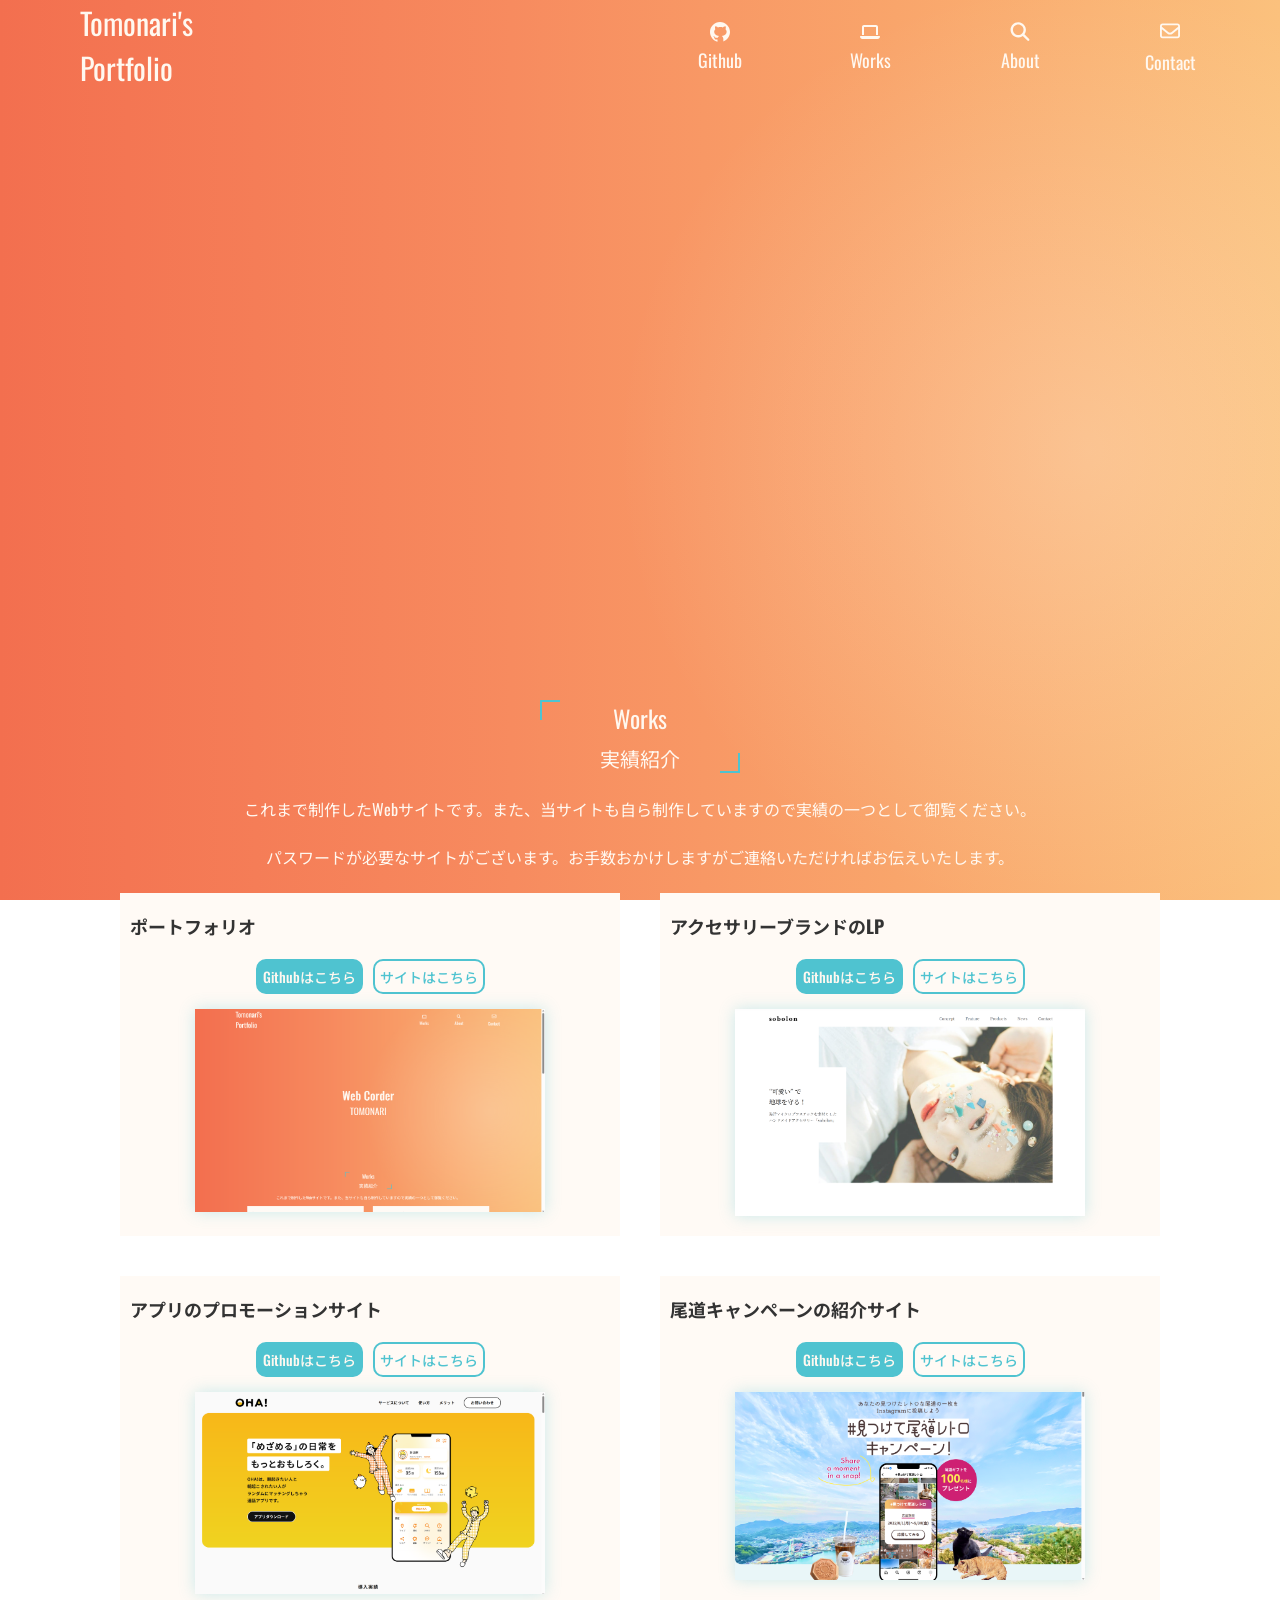
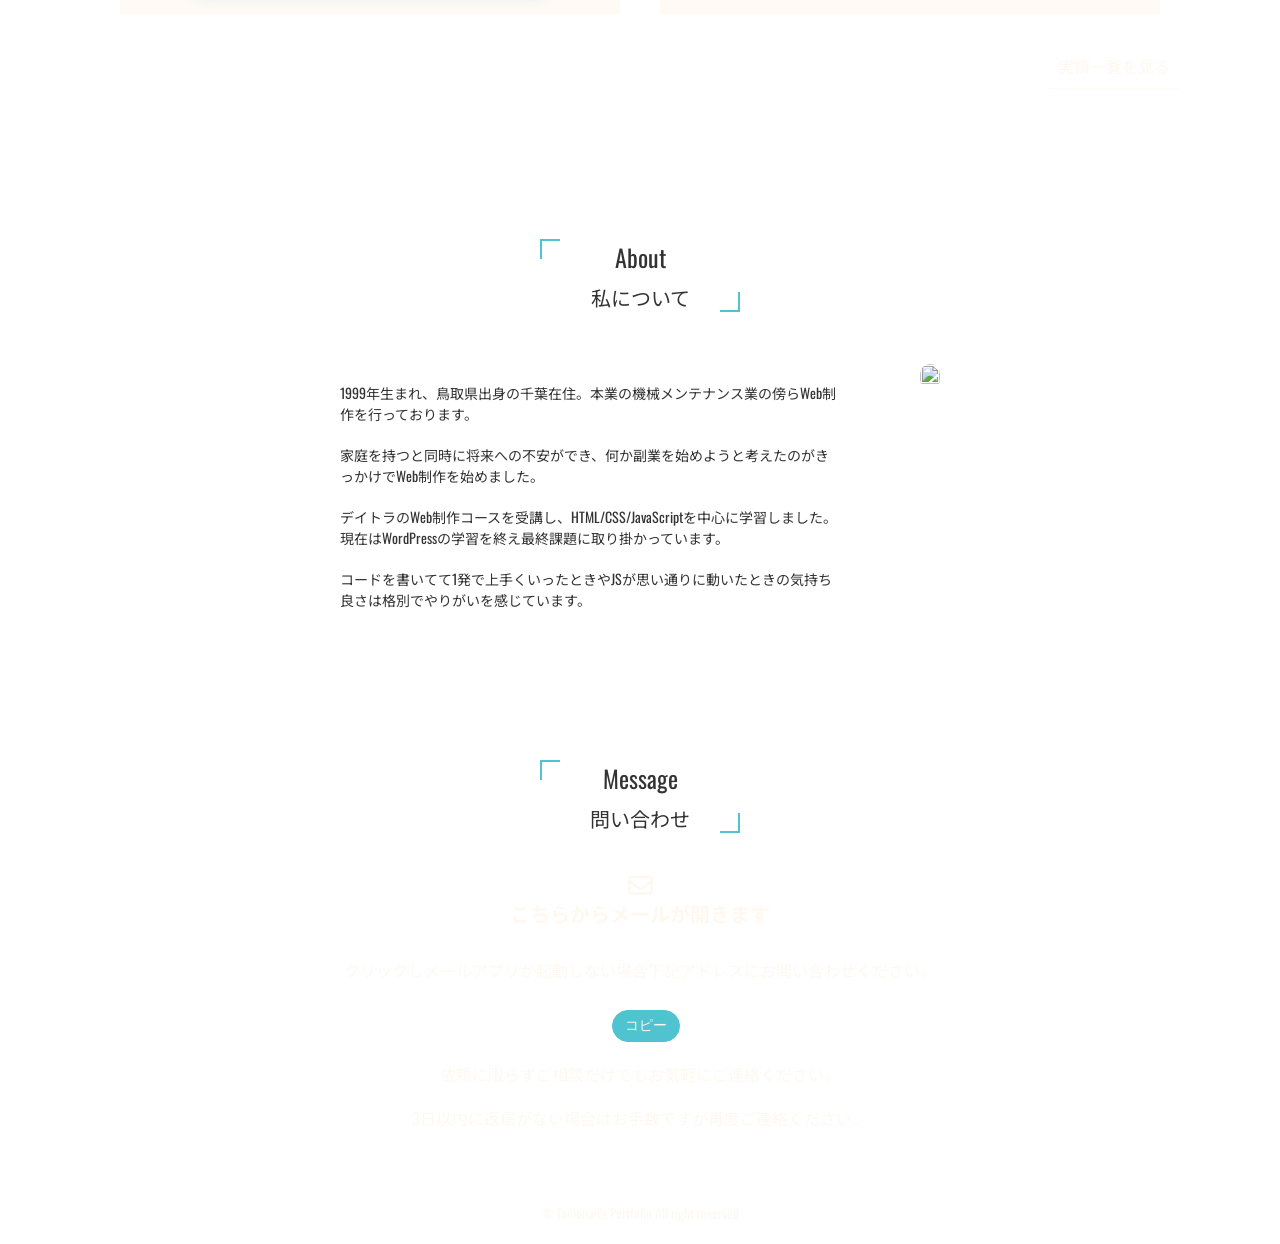
==== commit 3302a411: "update" ====
--- a/index.html
+++ b/index.html
@@ -6,9 +6,7 @@
     <!-- 検索に引っかからないように -->
     <meta name="robots" content="noindex" />
 
-    <title>
-      千葉を拠点にホームページ制作を行っているTomonariのポートフォリオ
-    </title>
+    <title>ホームページ制作を行っているTomonariのポートフォリオ</title>
     <meta
       name="description"
       content="WEBコーダーのTOMONARIのポートフォリオサイトです。「WEB制作を頼みたい」「既存のWEBサイトの修正・改善したい」など是非お気軽にご相談ください"
@@ -41,6 +39,25 @@
           <div class="header__contents">
             <nav id="js-drawer" class="header__nav">
               <ul class="header__nav-list">
+                <li class="header__nav-item">
+                  <a href="https://github.com/tomonari1105" class="header__nav-link button">
+                    <span class="header__nav-icon">
+                      <svg
+                        viewBox="3 3 24 24"
+                        width="60px"
+                        height="60px"
+                        fill="none"
+                        class="icon-path"
+                      >
+                        <path
+                          d="M15,3C8.373,3,3,8.373,3,15c0,5.623,3.872,10.328,9.092,11.63C12.036,26.468,12,26.28,12,26.047v-2.051 c-0.487,0-1.303,0-1.508,0c-0.821,0-1.551-0.353-1.905-1.009c-0.393-0.729-0.461-1.844-1.435-2.526 c-0.289-0.227-0.069-0.486,0.264-0.451c0.615,0.174,1.125,0.596,1.605,1.222c0.478,0.627,0.703,0.769,1.596,0.769 c0.433,0,1.081-0.025,1.691-0.121c0.328-0.833,0.895-1.6,1.588-1.962c-3.996-0.411-5.903-2.399-5.903-5.098 c0-1.162,0.495-2.286,1.336-3.233C9.053,10.647,8.706,8.73,9.435,8c1.798,0,2.885,1.166,3.146,1.481C13.477,9.174,14.461,9,15.495,9 c1.036,0,2.024,0.174,2.922,0.483C18.675,9.17,19.763,8,21.565,8c0.732,0.731,0.381,2.656,0.102,3.594 c0.836,0.945,1.328,2.066,1.328,3.226c0,2.697-1.904,4.684-5.894,5.097C18.199,20.49,19,22.1,19,23.313v2.734 c0,0.104-0.023,0.179-0.035,0.268C23.641,24.676,27,20.236,27,15C27,8.373,21.627,3,15,3z"
+                          fill="currentColor"
+                        />
+                      </svg>
+                    </span>
+                    <span class="header__nav-text">Github</span>
+                  </a>
+                </li>
                 <li class="header__nav-item">
                   <a href="#works" class="header__nav-link button">
                     <span class="header__nav-icon">
--- a/css/style.css
+++ b/css/style.css
@@ -238,6 +238,8 @@
 }
 
 .icon-path {
+  width: 100%;
+  height: 100%;
   color: #fff8f0;
   -webkit-transition: color 0.6s;
   transition: color 0.6s;
